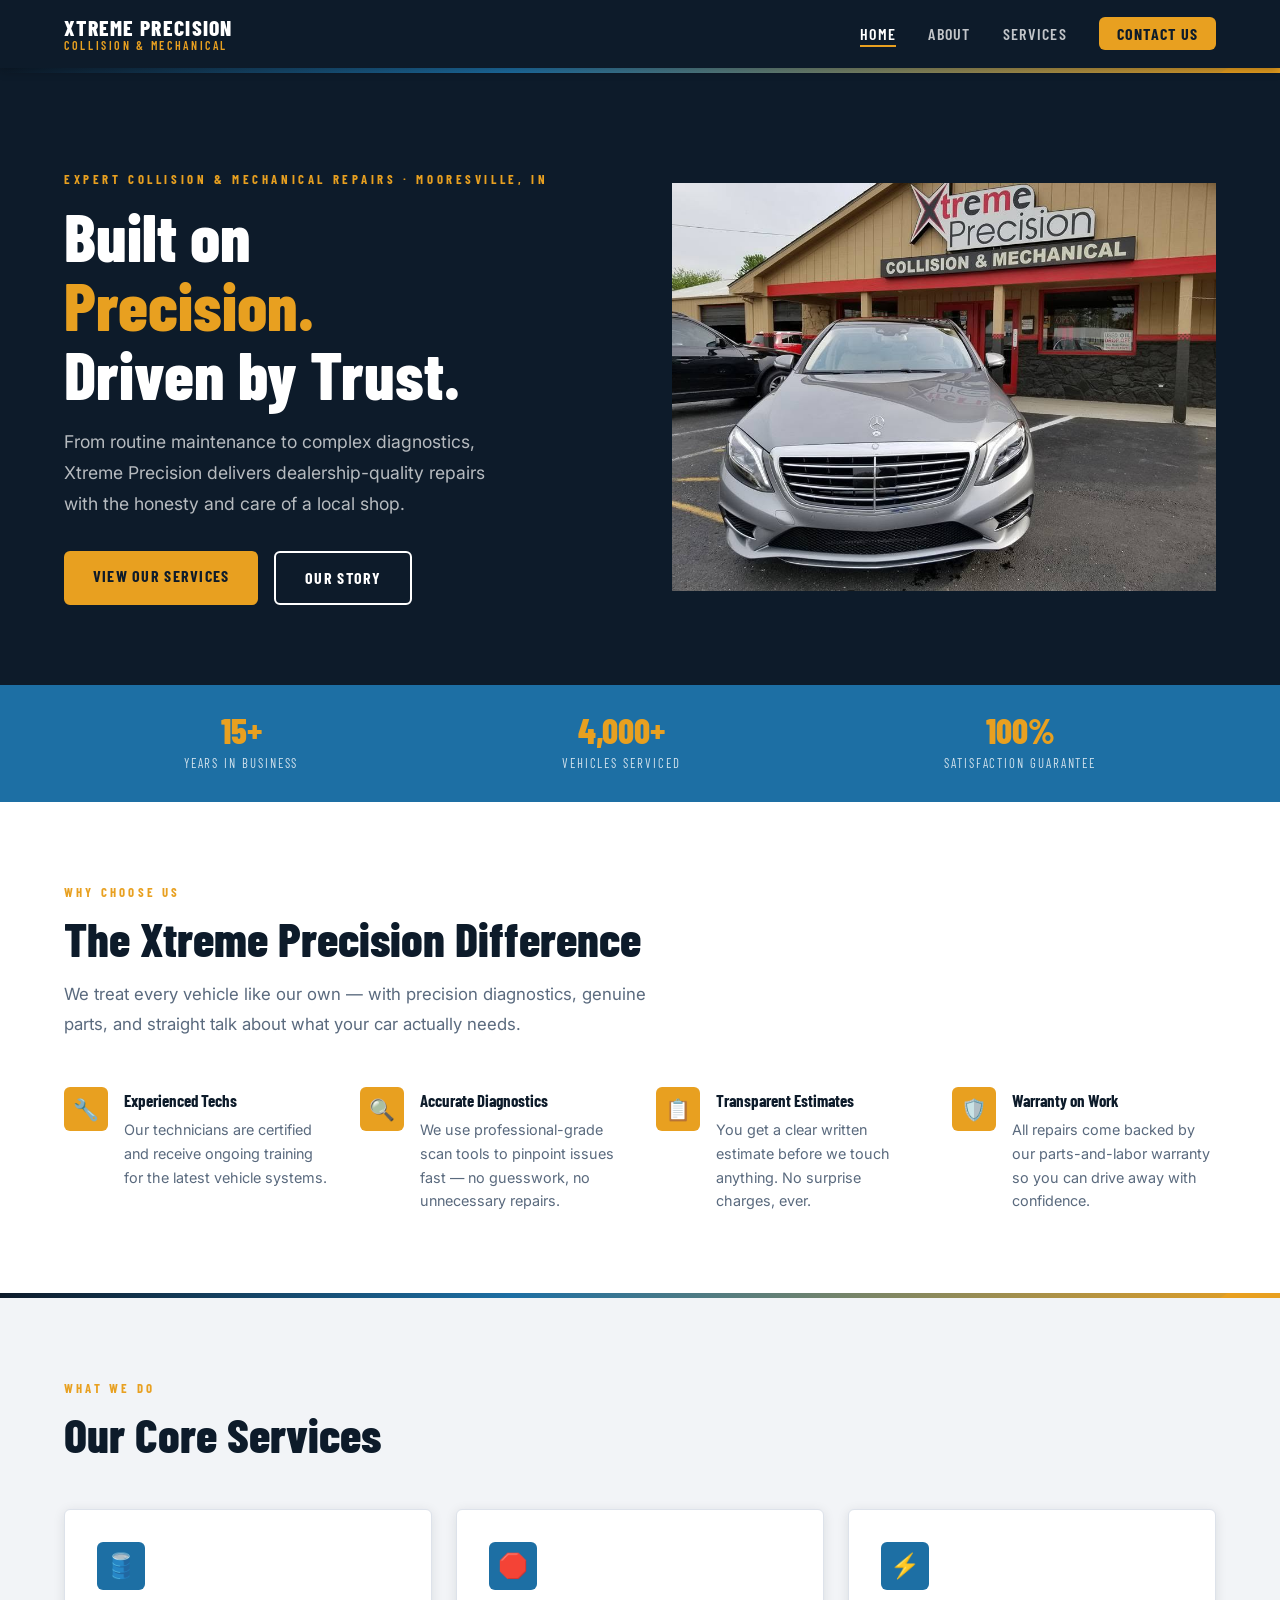
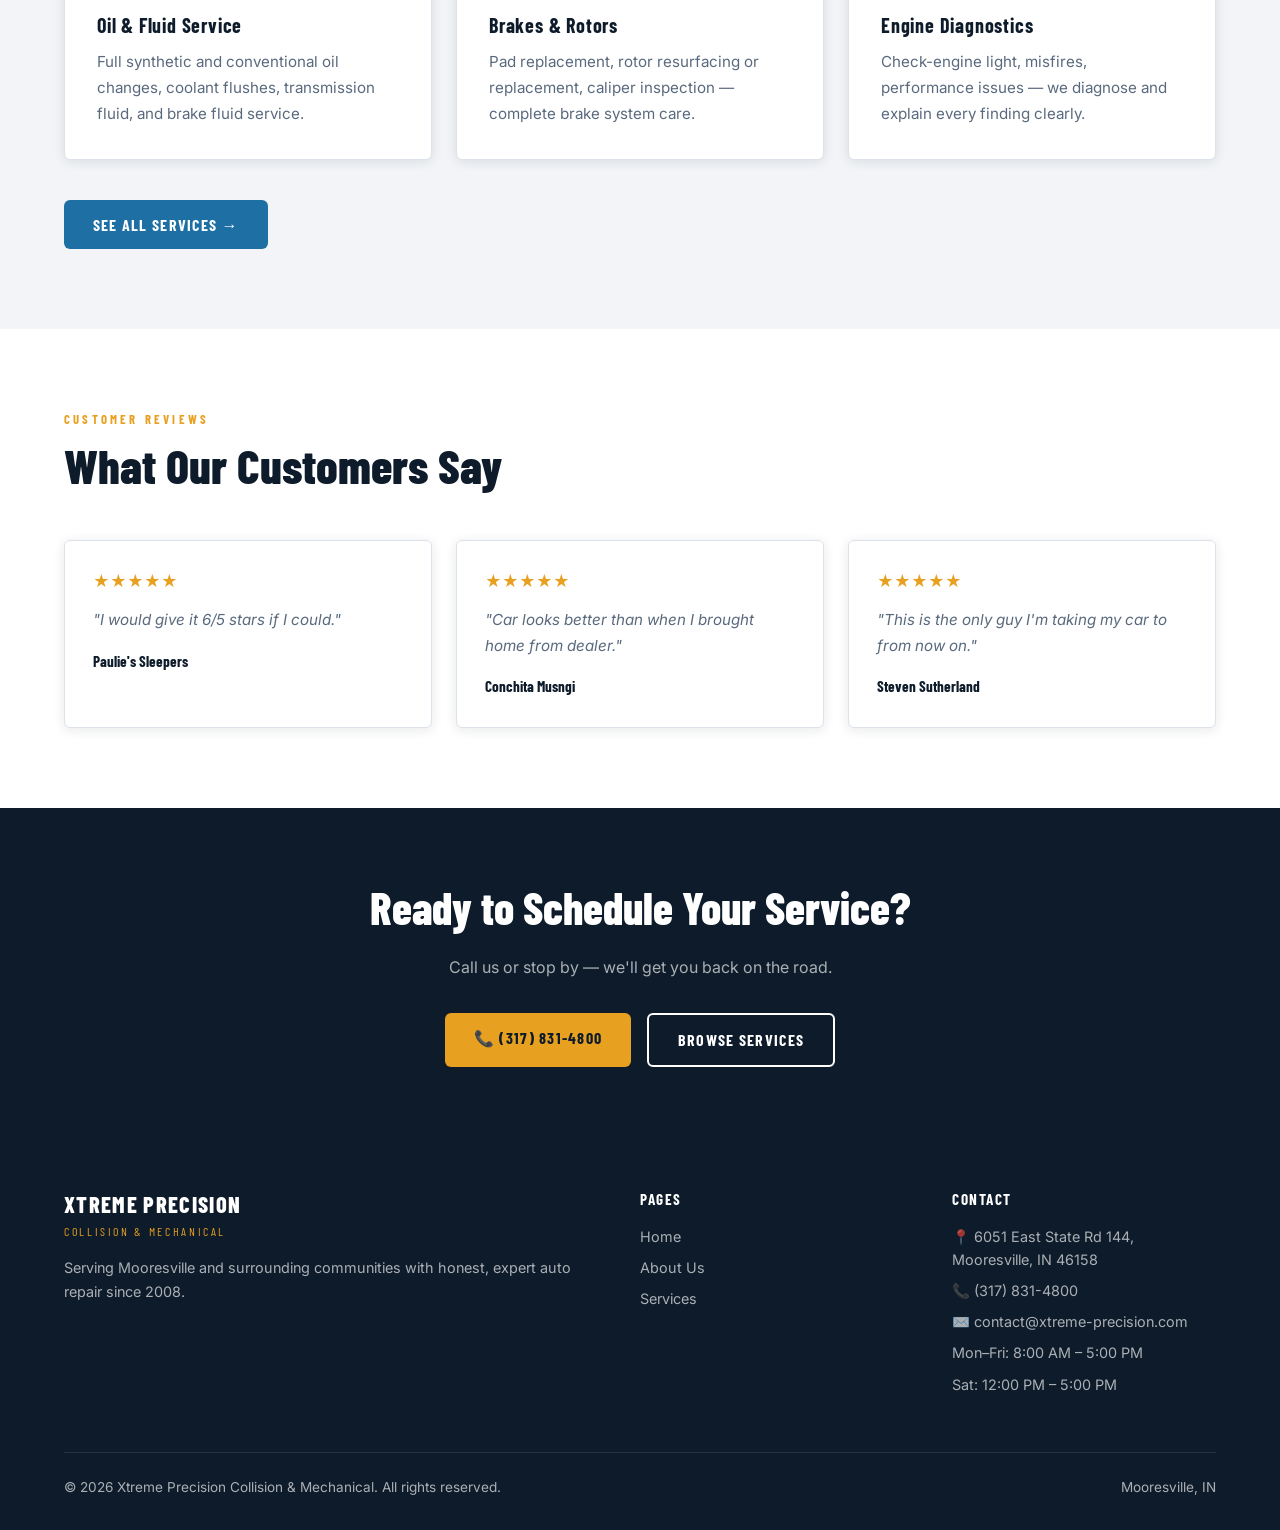
==== index.html @ 98ad3f5c "202607101413" ====
<!DOCTYPE html>
<html lang="en">
<head>
  <meta charset="UTF-8" />
  <meta name="viewport" content="width=device-width, initial-scale=1.0" />
  <title>Xtreme Precision Collision & Mechanical — Home</title>
  <link rel="stylesheet" href="style.css" />
  <style>
    /* ── Hero ── */
    .hero {
      background: var(--navy);
      padding: 96px 5% 80px;
      display: grid;
      grid-template-columns: 1fr 1fr;
      gap: 4rem;
      align-items: center;
      min-height: 520px;
    }
    .hero__label {
      font-family: var(--font-head);
      font-size: .8rem;
      font-weight: 700;
      letter-spacing: .28em;
      text-transform: uppercase;
      color: var(--amber);
      margin-bottom: .75rem;
    }
    .hero__title {
      font-family: var(--font-head);
      font-weight: 800;
      font-size: clamp(2.6rem, 5.5vw, 4.2rem);
      line-height: 1.02;
      color: var(--white);
      margin-bottom: 1.25rem;
    }
    .hero__title span { color: var(--amber); }
    .hero__body {
      font-size: 1.1rem;
      color: rgba(255,255,255,.7);
      line-height: 1.75;
      margin-bottom: 2rem;
      max-width: 440px;
    }
    .hero__actions { display: flex; gap: 1rem; flex-wrap: wrap; }

    /* ── Stats bar ── */
    .stats {
      background: var(--blue);
      display: flex;
      justify-content: space-around;
      flex-wrap: wrap;
      padding: 28px 5%;
      gap: 1.5rem;
    }
    .stat {
      text-align: center;
      color: var(--white);
    }
    .stat__num {
      font-family: var(--font-head);
      font-weight: 800;
      font-size: 2.2rem;
      line-height: 1;
      color: var(--amber);
    }
    .stat__label {
      font-family: var(--font-head);
      font-size: .8rem;
      letter-spacing: .15em;
      text-transform: uppercase;
      color: rgba(255,255,255,.8);
      margin-top: .3rem;
    }

    /* ── Why us ── */
    .why-grid {
      display: grid;
      grid-template-columns: repeat(auto-fit, minmax(220px, 1fr));
      gap: 2rem;
      margin-top: 3rem;
    }
    .why-item {
      display: flex;
      gap: 1rem;
      align-items: flex-start;
    }
    .why-item__icon {
      flex-shrink: 0;
      width: 44px; height: 44px;
      background: var(--amber);
      border-radius: var(--radius);
      display: flex; align-items: center; justify-content: center;
      font-size: 1.3rem;
    }
    .why-item__title {
      font-family: var(--font-head);
      font-weight: 700;
      font-size: 1.05rem;
      color: var(--navy);
      margin-bottom: .25rem;
    }
    .why-item__body { font-size: .9rem; color: var(--muted); line-height: 1.65; }

    /* ── Services preview ── */
    .services-preview { margin-top: 3rem; }

    /* ── CTA band ── */
    .cta-band {
      background: var(--navy);
      padding: 64px 5%;
      text-align: center;
    }
    .cta-band__title {
      font-family: var(--font-head);
      font-weight: 800;
      font-size: clamp(1.8rem, 3.5vw, 2.8rem);
      color: var(--white);
      margin-bottom: .75rem;
    }
    .cta-band__sub {
      color: rgba(255,255,255,.65);
      font-size: 1rem;
      margin-bottom: 2rem;
    }
    .cta-band__actions { display: flex; gap: 1rem; justify-content: center; flex-wrap: wrap; }

    /* ── Testimonials ── */
    .testimonial-grid {
      display: grid;
      grid-template-columns: repeat(auto-fit, minmax(280px, 1fr));
      gap: 1.5rem;
      margin-top: 3rem;
    }
    .testimonial {
      background: var(--white);
      border: 1px solid var(--border);
      border-radius: var(--radius);
      padding: 1.75rem;
      box-shadow: var(--shadow);
    }
    .testimonial__stars { color: var(--amber); font-size: 1rem; margin-bottom: .75rem; }
    .testimonial__text { font-size: .95rem; color: var(--muted); line-height: 1.7; margin-bottom: 1rem; font-style: italic; }
    .testimonial__name { font-family: var(--font-head); font-weight: 700; font-size: .95rem; color: var(--navy); }

    @media (max-width: 768px) {
      .hero { grid-template-columns: 1fr; gap: 2rem; min-height: auto; }
      .hero__visual { display: none; }
    }
  </style>
</head>
<body>

  <!-- Navigation -->
  <nav class="nav">
    <a href="index.html" class="nav__logo">
      <span class="nav__logo-top">Xtreme Precision</span>
      <span class="nav__logo-sub">Collision & Mechanical</span>
    </a>
    <ul class="nav__links">
      <li><a href="index.html" class="active">Home</a></li>
      <li><a href="about.html" class="hide-sm">About</a></li>
      <li><a href="services.html">Services</a></li>
      <li><a href="tel:+13175550192" class="nav__cta">Contact Us</a></li>
    </ul>
  </nav>

  <!-- Precision stripe -->
  <div class="stripe"></div>

  <!-- Hero -->
  <section class="hero">
    <div class="hero__content">
      <p class="hero__label">Expert Collision & Mechanical Repairs · Mooresville, IN</p>
      <h1 class="hero__title">Built on<br><span>Precision.</span><br>Driven by Trust.</h1>
      <p class="hero__body">
        From routine maintenance to complex diagnostics, Xtreme Precision delivers
        dealership-quality repairs with the honesty and care of a local shop.
      </p>
      <div class="hero__actions">
        <a href="services.html" class="btn btn--amber">View Our Services</a>
        <a href="about.html" class="btn btn--outline">Our Story</a>
      </div>
    </div>
    <div class="hero__visual" aria-hidden="true">
      <img src="img/pic_mercedes.jpg" alt="mercedes"/>
      
      <!-- Decorative SVG gear / wrench graphic -->
      <!-- svg viewBox="0 0 320 320" fill="none" xmlns="http://www.w3.org/2000/svg" style="max-width:320px;opacity:.18;">
        <circle cx="160" cy="160" r="140" stroke="#1D6FA4" stroke-width="2"/>
        <circle cx="160" cy="160" r="100" stroke="#E8A020" stroke-width="1.5" stroke-dasharray="8 6"/>
        <circle cx="160" cy="160" r="40" fill="#1D6FA4" opacity=".6"/>
        <path d="M160 60 L170 100 L160 110 L150 100Z" fill="#E8A020"/>
        <path d="M160 260 L170 220 L160 210 L150 220Z" fill="#E8A020"/>
        <path d="M60 160 L100 170 L110 160 L100 150Z" fill="#E8A020"/>
        <path d="M260 160 L220 170 L210 160 L220 150Z" fill="#E8A020"/>
        <path d="M90 90 L118 120 L112 130 L100 122Z" fill="#1D6FA4"/>
        <path d="M230 230 L202 200 L208 190 L220 198Z" fill="#1D6FA4"/>
        <path d="M90 230 L118 200 L130 206 L122 218Z" fill="#1D6FA4"/>
        <path d="M230 90 L202 120 L190 114 L198 102Z" fill="#1D6FA4"/>
      <svg-->
    </div>
  </section>

  <!-- Stats bar -->
  <div class="stats">
    <div class="stat">
      <div class="stat__num">15+</div>
      <div class="stat__label">Years in Business</div>
    </div>
    <div class="stat">
      <div class="stat__num">4,000+</div>
      <div class="stat__label">Vehicles Serviced</div>
    </div>
    <div class="stat">
      <div class="stat__num">100%</div>
      <div class="stat__label">Satisfaction Guarantee</div>
    </div>
  </div>

  <!-- Why Us -->
  <section class="section">
    <p class="section__label">Why Choose Us</p>
    <h2 class="section__title">The Xtreme Precision Difference</h2>
    <p class="section__body">We treat every vehicle like our own — with precision diagnostics, genuine parts, and straight talk about what your car actually needs.</p>
    <div class="why-grid">
      <div class="why-item">
        <div class="why-item__icon">🔧</div>
        <div>
          <div class="why-item__title">Experienced Techs</div>
          <p class="why-item__body">Our technicians are certified and receive ongoing training for the latest vehicle systems.</p>
        </div>
      </div>
      <div class="why-item">
        <div class="why-item__icon">🔍</div>
        <div>
          <div class="why-item__title">Accurate Diagnostics</div>
          <p class="why-item__body">We use professional-grade scan tools to pinpoint issues fast — no guesswork, no unnecessary repairs.</p>
        </div>
      </div>
      <div class="why-item">
        <div class="why-item__icon">📋</div>
        <div>
          <div class="why-item__title">Transparent Estimates</div>
          <p class="why-item__body">You get a clear written estimate before we touch anything. No surprise charges, ever.</p>
        </div>
      </div>
      <div class="why-item">
        <div class="why-item__icon">🛡️</div>
        <div>
          <div class="why-item__title">Warranty on Work</div>
          <p class="why-item__body">All repairs come backed by our parts-and-labor warranty so you can drive away with confidence.</p>
        </div>
      </div>
    </div>
  </section>

  <div class="stripe"></div>

  <!-- Services Preview -->
  <section class="section section--silver">
    <p class="section__label">What We Do</p>
    <h2 class="section__title">Our Core Services</h2>
    <div class="card-grid card-grid--3 services-preview">
      <div class="card">
        <div class="card__icon">🛢️</div>
        <div class="card__title">Oil & Fluid Service</div>
        <p class="card__body">Full synthetic and conventional oil changes, coolant flushes, transmission fluid, and brake fluid service.</p>
      </div>
      <div class="card">
        <div class="card__icon">🛑</div>
        <div class="card__title">Brakes & Rotors</div>
        <p class="card__body">Pad replacement, rotor resurfacing or replacement, caliper inspection — complete brake system care.</p>
      </div>
      <div class="card">
        <div class="card__icon">⚡</div>
        <div class="card__title">Engine Diagnostics</div>
        <p class="card__body">Check-engine light, misfires, performance issues — we diagnose and explain every finding clearly.</p>
      </div>
    </div>
    <div style="margin-top:2.5rem;">
      <a href="services.html" class="btn btn--blue">See All Services →</a>
    </div>
  </section>

  <!-- Testimonials -->
  <section class="section">
    <p class="section__label">Customer Reviews</p>
    <h2 class="section__title">What Our Customers Say</h2>
    <div class="testimonial-grid">
      <div class="testimonial">
        <div class="testimonial__stars">★★★★★</div>
        <p class="testimonial__text">"I would give it 6/5 stars if I could."</p>
        <div class="testimonial__name">Paulie's Sleepers</div>
      </div>
      <div class="testimonial">
        <div class="testimonial__stars">★★★★★</div>
        <p class="testimonial__text">"Car looks better than when I brought home from dealer."</p>
        <div class="testimonial__name">Conchita Musngi</div>
      </div>
      <div class="testimonial">
        <div class="testimonial__stars">★★★★★</div>
        <p class="testimonial__text">"This is the only guy I'm taking my car to from now on."</p>
        <div class="testimonial__name">Steven Sutherland</div>
      </div>
    </div>
  </section>

  <!-- CTA Band -->
  <div class="cta-band">
    <h2 class="cta-band__title">Ready to Schedule Your Service?</h2>
    <p class="cta-band__sub">Call us or stop by — we'll get you back on the road.</p>
    <div class="cta-band__actions">
      <a href="tel:+13175550192" class="btn btn--amber">📞 (317) 831-4800</a>
      <a href="services.html" class="btn btn--outline">Browse Services</a>
    </div>
  </div>

  <!-- Footer -->
  <footer class="footer">
    <div class="footer__grid">
      <div>
        <div class="footer__brand-name">Xtreme Precision</div>
        <div class="footer__brand-tag">Collision & Mechanical</div>
        <p class="footer__desc">Serving Mooresville and surrounding communities with honest, expert auto repair since 2008.</p>
      </div>
      <div>
        <div class="footer__col-title">Pages</div>
        <ul class="footer__col">
          <li><a href="index.html">Home</a></li>
          <li><a href="about.html">About Us</a></li>
          <li><a href="services.html">Services</a></li>
        </ul>
      </div>
      <div>
        <div class="footer__col-title">Contact</div>
        <ul class="footer__col">
          <li>📍 6051 East State Rd 144, Mooresville, IN 46158</li>
          <li>📞 (317) 831-4800</li>
          <li>✉️ contact@xtreme-precision.com</li>
          <li>Mon–Fri: 8:00 AM – 5:00 PM</li>
          <li>Sat: 12:00 PM – 5:00 PM</li>
        </ul>
      </div>
    </div>
    <div class="footer__bottom">
      <span>© 2026 Xtreme Precision Collision & Mechanical. All rights reserved.</span>
      <span>Mooresville, IN</span>
    </div>
  </footer>

</body>
</html>
---- style.css ----
/* =============================================
   XTREME PRECISION AUTO REPAIR — Global Styles
   ============================================= */

@import url('https://fonts.googleapis.com/css2?family=Barlow+Condensed:wght@400;600;700;800&family=Inter:wght@400;500;600&display=swap');

/* ── Tokens ── */
:root {
  --navy:    #0D1B2A;
  --navy-mid:#142233;
  --white:   #FFFFFF;
  --silver:  #F2F4F7;
  --blue:    #1D6FA4;
  --blue-dk: #165A87;
  --amber:   #E8A020;
  --amber-dk:#C4871A;
  --text:    #1A2535;
  --muted:   #5A6A7E;
  --border:  #DDE2EA;

  --font-head: 'Barlow Condensed', sans-serif;
  --font-body: 'Inter', sans-serif;

  --nav-h: 68px;
  --radius: 6px;
  --shadow: 0 2px 12px rgba(13,27,42,.10);
  --shadow-lg: 0 6px 28px rgba(13,27,42,.16);
}

/* ── Reset ── */
*, *::before, *::after { box-sizing: border-box; margin: 0; padding: 0; }
html { scroll-behavior: smooth; }
body {
  font-family: var(--font-body);
  color: var(--text);
  background: var(--white);
  line-height: 1.6;
  -webkit-font-smoothing: antialiased;
}
img { display: block; max-width: 100%; }
a { color: inherit; text-decoration: none; }
ul { list-style: none; }

/* ── Navigation ── */
.nav {
  position: sticky;
  top: 0;
  z-index: 100;
  height: var(--nav-h);
  background: var(--navy);
  display: flex;
  align-items: center;
  padding: 0 5%;
  gap: 2rem;
  box-shadow: 0 2px 10px rgba(0,0,0,.3);
}

.nav__logo {
  display: flex;
  flex-direction: column;
  line-height: 1;
  flex-shrink: 0;
}
.nav__logo-top {
  font-family: var(--font-head);
  font-weight: 800;
  font-size: 1.35rem;
  letter-spacing: .06em;
  color: var(--white);
  text-transform: uppercase;
}
.nav__logo-sub {
  font-family: var(--font-head);
  font-weight: 600;
  font-size: .75rem;
  letter-spacing: .22em;
  color: var(--amber);
  text-transform: uppercase;
}

.nav__links {
  display: flex;
  gap: 2rem;
  margin-left: auto;
  align-items: center;
}
.nav__links a {
  font-family: var(--font-head);
  font-weight: 600;
  font-size: 1rem;
  letter-spacing: .08em;
  text-transform: uppercase;
  color: rgba(255,255,255,.75);
  transition: color .2s;
}
.nav__links a:hover,
.nav__links a.active { color: var(--white); }
.nav__links a.active {
  border-bottom: 2px solid var(--amber);
  padding-bottom: 2px;
}

.nav__cta {
  background: var(--amber);
  color: var(--navy) !important;
  font-weight: 700 !important;
  padding: .45rem 1.1rem;
  border-radius: var(--radius);
  transition: background .2s !important;
}
.nav__cta:hover { background: var(--amber-dk) !important; }

/* ── Precision stripe ── */
.stripe {
  height: 5px;
  background: linear-gradient(90deg, var(--navy) 0%, var(--blue) 40%, var(--amber) 100%);
  position: relative;
}
.stripe::after {
  content: '';
  position: absolute;
  right: 0; top: 0;
  width: 60px; height: 5px;
  background: var(--amber);
  clip-path: polygon(8px 0%, 100% 0%, 92px 100%, 0% 100%);
}

/* ── Section helpers ── */
.section {
  padding: 80px 5%;
}
.section--silver { background: var(--silver); }
.section--navy {
  background: var(--navy);
  color: var(--white);
}

.section__label {
  font-family: var(--font-head);
  font-weight: 700;
  font-size: .8rem;
  letter-spacing: .25em;
  text-transform: uppercase;
  color: var(--amber);
  margin-bottom: .6rem;
}
.section__title {
  font-family: var(--font-head);
  font-weight: 800;
  font-size: clamp(2rem, 4vw, 3rem);
  line-height: 1.1;
  color: var(--navy);
  margin-bottom: 1rem;
}
.section--navy .section__title { color: var(--white); }
.section__body {
  font-size: 1.05rem;
  color: var(--muted);
  max-width: 600px;
  line-height: 1.75;
}
.section--navy .section__body { color: rgba(255,255,255,.7); }

/* ── Buttons ── */
.btn {
  display: inline-block;
  font-family: var(--font-head);
  font-weight: 700;
  font-size: 1rem;
  letter-spacing: .08em;
  text-transform: uppercase;
  padding: .75rem 1.8rem;
  border-radius: var(--radius);
  transition: background .2s, transform .15s;
  cursor: pointer;
  border: none;
}
.btn:hover { transform: translateY(-1px); }
.btn--amber { background: var(--amber); color: var(--navy); }
.btn--amber:hover { background: var(--amber-dk); }
.btn--outline {
  background: transparent;
  border: 2px solid var(--white);
  color: var(--white);
}
.btn--outline:hover { background: rgba(255,255,255,.1); }
.btn--blue { background: var(--blue); color: var(--white); }
.btn--blue:hover { background: var(--blue-dk); }

/* ── Card grid ── */
.card-grid {
  display: grid;
  gap: 1.5rem;
}
.card-grid--3 { grid-template-columns: repeat(auto-fit, minmax(280px, 1fr)); }
.card-grid--2 { grid-template-columns: repeat(auto-fit, minmax(340px, 1fr)); }

.card {
  background: var(--white);
  border: 1px solid var(--border);
  border-radius: var(--radius);
  padding: 2rem;
  box-shadow: var(--shadow);
  transition: box-shadow .2s, transform .2s;
}
.card:hover {
  box-shadow: var(--shadow-lg);
  transform: translateY(-3px);
}
.card__icon {
  width: 48px; height: 48px;
  background: var(--blue);
  border-radius: var(--radius);
  display: flex; align-items: center; justify-content: center;
  margin-bottom: 1.2rem;
  font-size: 1.5rem;
}
.card__title {
  font-family: var(--font-head);
  font-weight: 700;
  font-size: 1.25rem;
  letter-spacing: .04em;
  color: var(--navy);
  margin-bottom: .5rem;
}
.card__body {
  font-size: .95rem;
  color: var(--muted);
  line-height: 1.7;
}

/* ── Footer ── */
.footer {
  background: var(--navy);
  color: rgba(255,255,255,.65);
  padding: 56px 5% 32px;
}
.footer__grid {
  display: grid;
  grid-template-columns: 2fr 1fr 1fr;
  gap: 3rem;
  margin-bottom: 3rem;
}
.footer__brand-name {
  font-family: var(--font-head);
  font-weight: 800;
  font-size: 1.4rem;
  color: var(--white);
  letter-spacing: .06em;
  text-transform: uppercase;
}
.footer__brand-tag {
  font-family: var(--font-head);
  font-size: .75rem;
  letter-spacing: .22em;
  color: var(--amber);
  text-transform: uppercase;
  margin-bottom: .9rem;
}
.footer__desc { font-size: .9rem; line-height: 1.7; }
.footer__col-title {
  font-family: var(--font-head);
  font-weight: 700;
  font-size: .95rem;
  letter-spacing: .1em;
  text-transform: uppercase;
  color: var(--white);
  margin-bottom: .9rem;
}
.footer__col li { margin-bottom: .5rem; font-size: .9rem; }
.footer__col a:hover { color: var(--amber); }
.footer__bottom {
  border-top: 1px solid rgba(255,255,255,.1);
  padding-top: 1.5rem;
  font-size: .85rem;
  display: flex;
  justify-content: space-between;
  flex-wrap: wrap;
  gap: .5rem;
}

/* ── Responsive ── */
@media (max-width: 768px) {
  .nav__links { gap: 1rem; }
  .nav__links a { font-size: .85rem; }
  .section { padding: 56px 6%; }
  .footer__grid { grid-template-columns: 1fr; gap: 2rem; }
  .footer__bottom { flex-direction: column; text-align: center; }
}
@media (max-width: 540px) {
  .nav__links .hide-sm { display: none; }
}
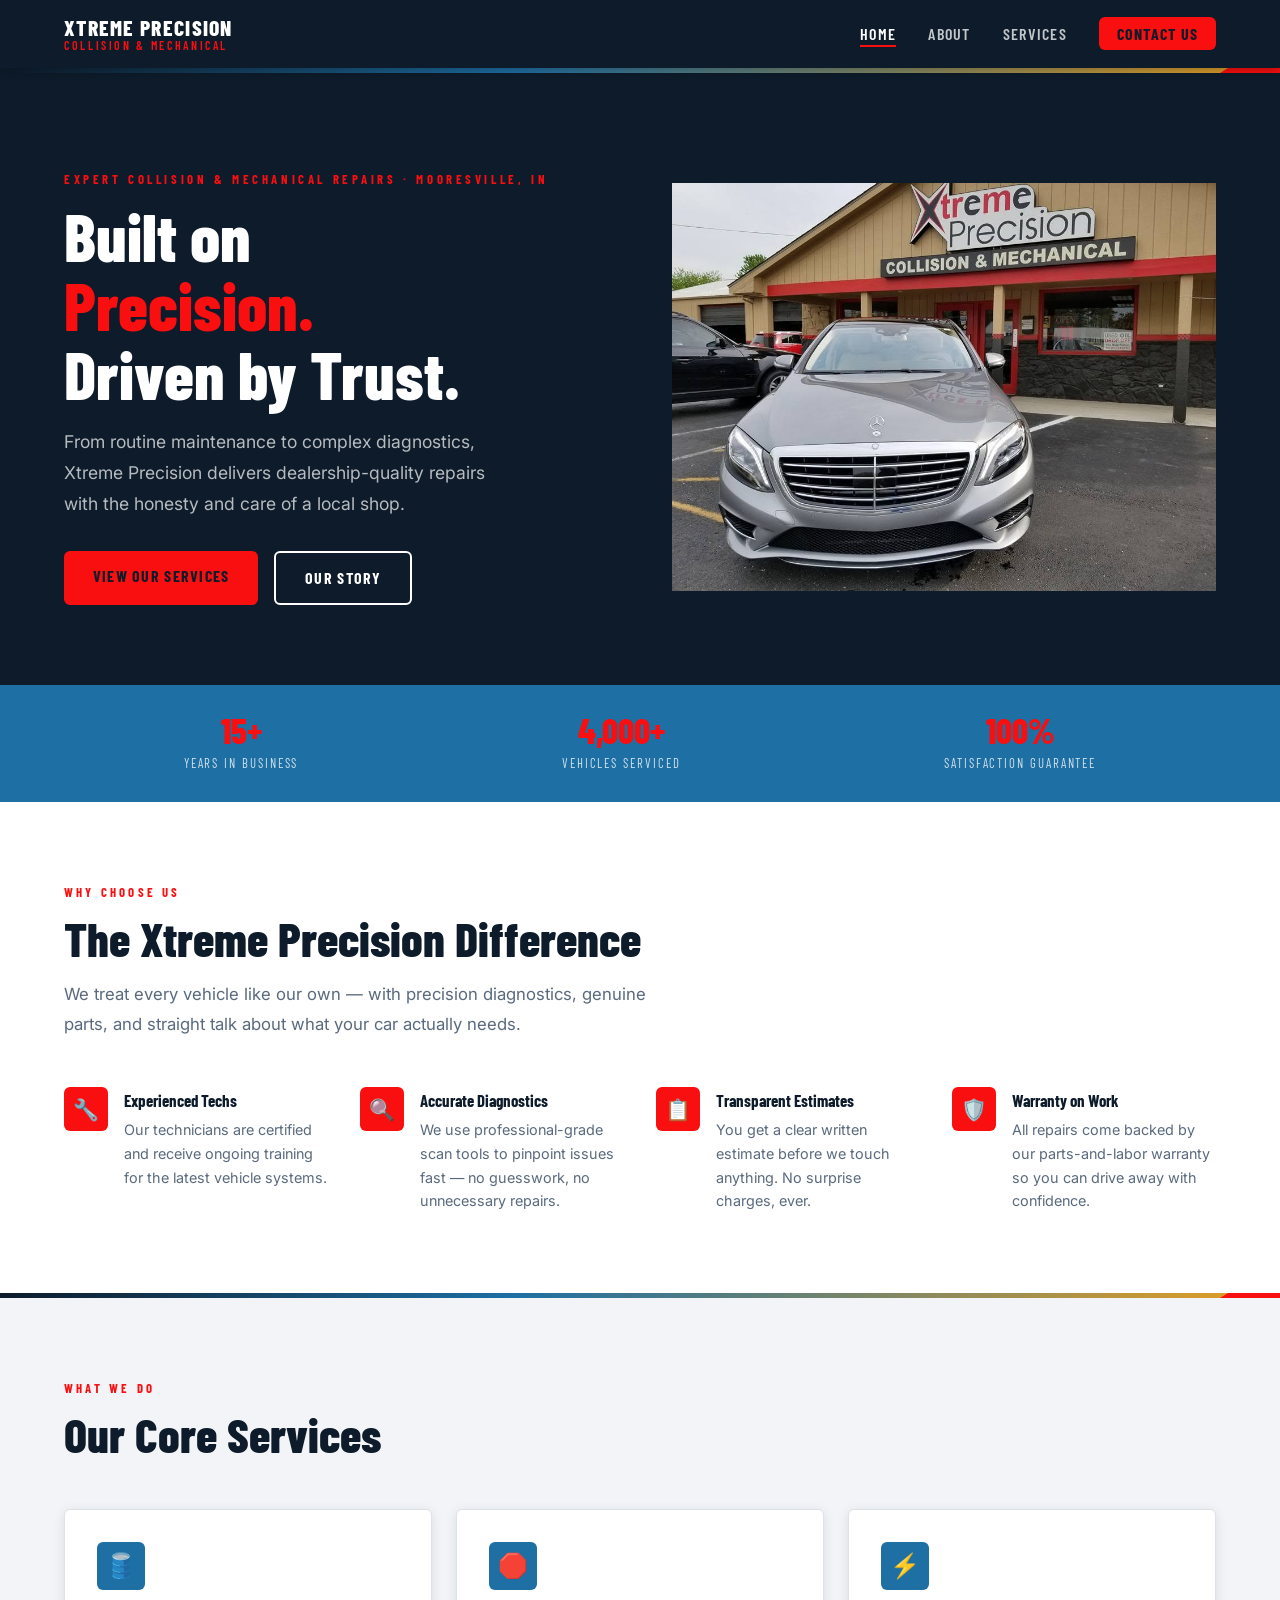
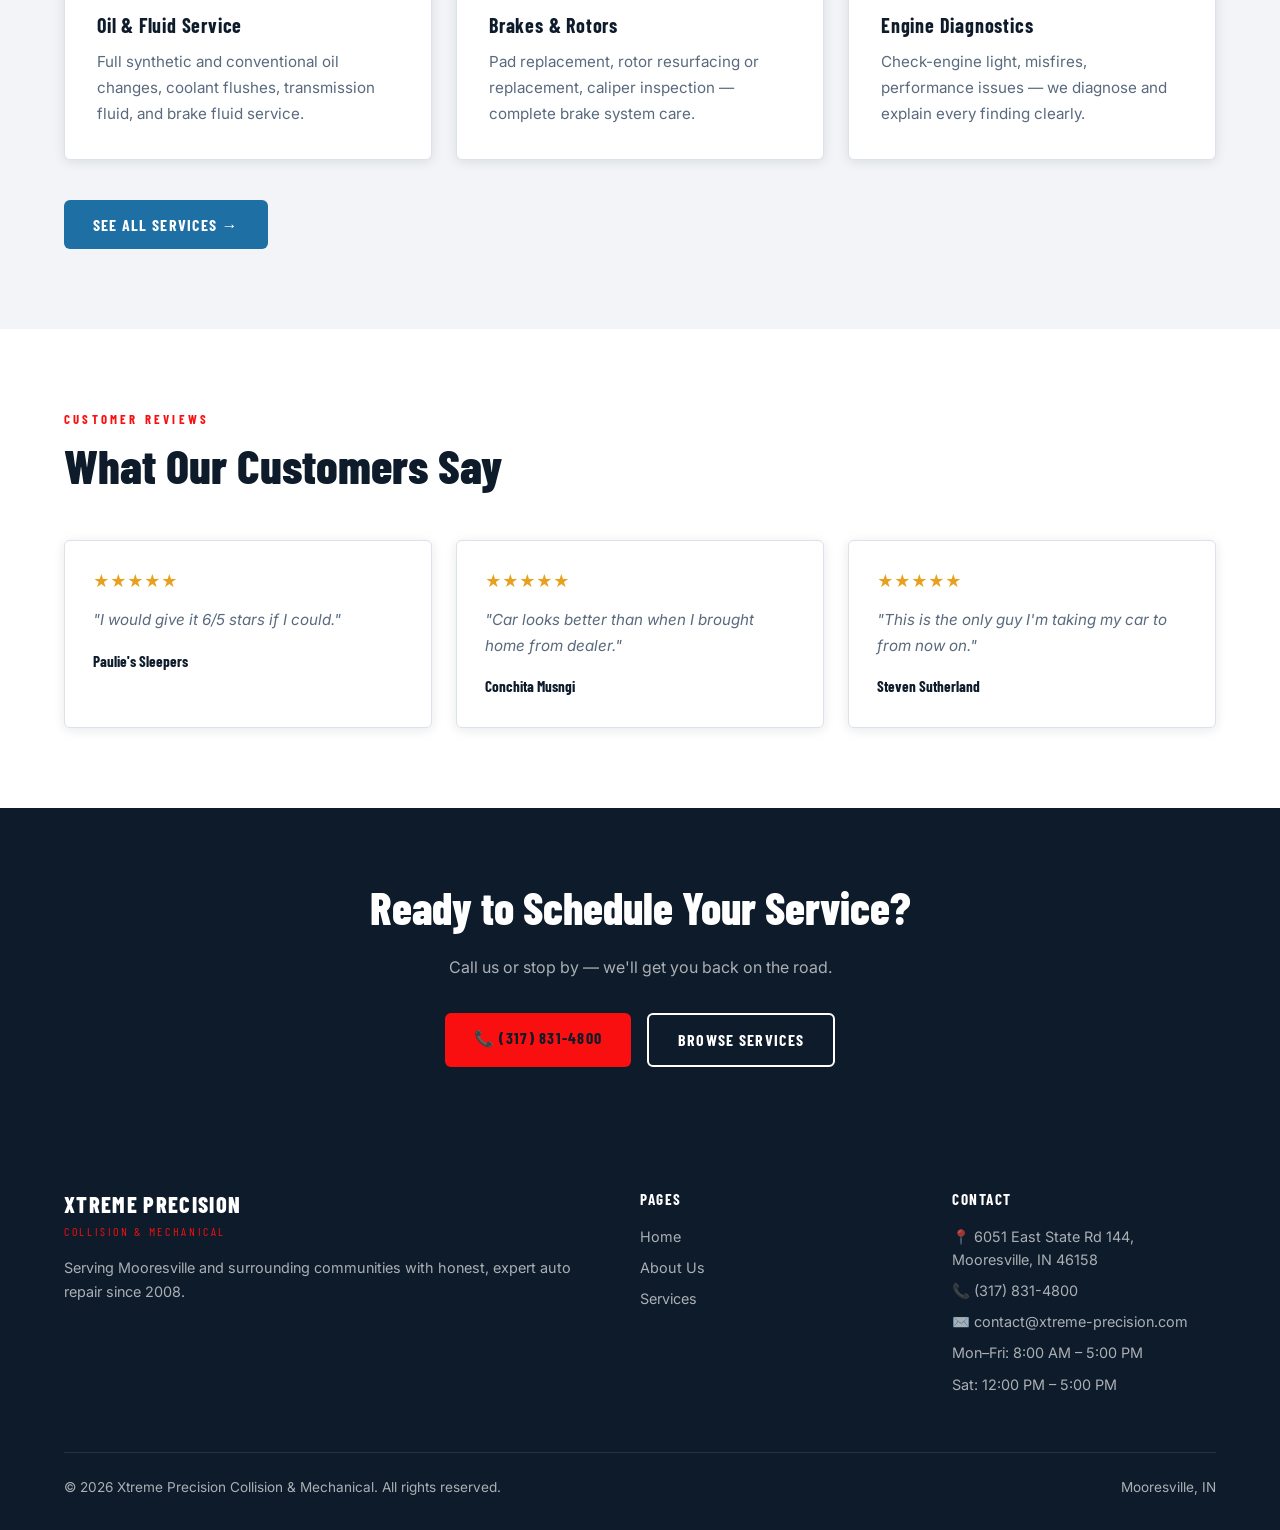
==== commit b6f6e6e1: "202608061401" ====
--- a/index.html
+++ b/index.html
@@ -22,7 +22,7 @@
       font-weight: 700;
       letter-spacing: .28em;
       text-transform: uppercase;
-      color: var(--amber);
+      color: var(--red-bt);
       margin-bottom: .75rem;
     }
     .hero__title {
@@ -33,7 +33,7 @@
       color: var(--white);
       margin-bottom: 1.25rem;
     }
-    .hero__title span { color: var(--amber); }
+    .hero__title span { color: var(--red-bt); }
     .hero__body {
       font-size: 1.1rem;
       color: rgba(255,255,255,.7);
@@ -61,7 +61,7 @@
       font-weight: 800;
       font-size: 2.2rem;
       line-height: 1;
-      color: var(--amber);
+      color: var(--red-bt);
     }
     .stat__label {
       font-family: var(--font-head);
@@ -87,7 +87,7 @@
     .why-item__icon {
       flex-shrink: 0;
       width: 44px; height: 44px;
-      background: var(--amber);
+      background: var(--red-bt);
       border-radius: var(--radius);
       display: flex; align-items: center; justify-content: center;
       font-size: 1.3rem;
--- a/style.css
+++ b/style.css
@@ -8,6 +8,8 @@
 :root {
   --navy:    #0D1B2A;
   --navy-mid:#142233;
+  --red-bt:  #F90F0F;
+  --red-dk:  #D00000;
   --white:   #FFFFFF;
   --silver:  #F2F4F7;
   --blue:    #1D6FA4;
@@ -74,7 +76,7 @@
   font-weight: 600;
   font-size: .75rem;
   letter-spacing: .22em;
-  color: var(--amber);
+  color: var(--red-bt);
   text-transform: uppercase;
 }
 
@@ -96,19 +98,19 @@
 .nav__links a:hover,
 .nav__links a.active { color: var(--white); }
 .nav__links a.active {
-  border-bottom: 2px solid var(--amber);
+  border-bottom: 2px solid var(--red-bt);
   padding-bottom: 2px;
 }
 
 .nav__cta {
-  background: var(--amber);
+  background: var(--red-bt);
   color: var(--navy) !important;
   font-weight: 700 !important;
   padding: .45rem 1.1rem;
   border-radius: var(--radius);
   transition: background .2s !important;
 }
-.nav__cta:hover { background: var(--amber-dk) !important; }
+.nav__cta:hover { background: var(--red-dk) !important; }
 
 /* ── Precision stripe ── */
 .stripe {
@@ -121,7 +123,7 @@
   position: absolute;
   right: 0; top: 0;
   width: 60px; height: 5px;
-  background: var(--amber);
+  background: var(--red-bt);
   clip-path: polygon(8px 0%, 100% 0%, 92px 100%, 0% 100%);
 }
 
@@ -141,7 +143,7 @@
   font-size: .8rem;
   letter-spacing: .25em;
   text-transform: uppercase;
-  color: var(--amber);
+  color: var(--red-bt);
   margin-bottom: .6rem;
 }
 .section__title {
@@ -176,8 +178,8 @@
   border: none;
 }
 .btn:hover { transform: translateY(-1px); }
-.btn--amber { background: var(--amber); color: var(--navy); }
-.btn--amber:hover { background: var(--amber-dk); }
+.btn--amber { background: var(--red-bt); color: var(--navy); }
+.btn--amber:hover { background: var(--red-dk); }
 .btn--outline {
   background: transparent;
   border: 2px solid var(--white);
@@ -253,7 +255,7 @@
   font-family: var(--font-head);
   font-size: .75rem;
   letter-spacing: .22em;
-  color: var(--amber);
+  color: var(--red-bt);
   text-transform: uppercase;
   margin-bottom: .9rem;
 }
@@ -268,7 +270,7 @@
   margin-bottom: .9rem;
 }
 .footer__col li { margin-bottom: .5rem; font-size: .9rem; }
-.footer__col a:hover { color: var(--amber); }
+.footer__col a:hover { color: var(--red-bt); }
 .footer__bottom {
   border-top: 1px solid rgba(255,255,255,.1);
   padding-top: 1.5rem;
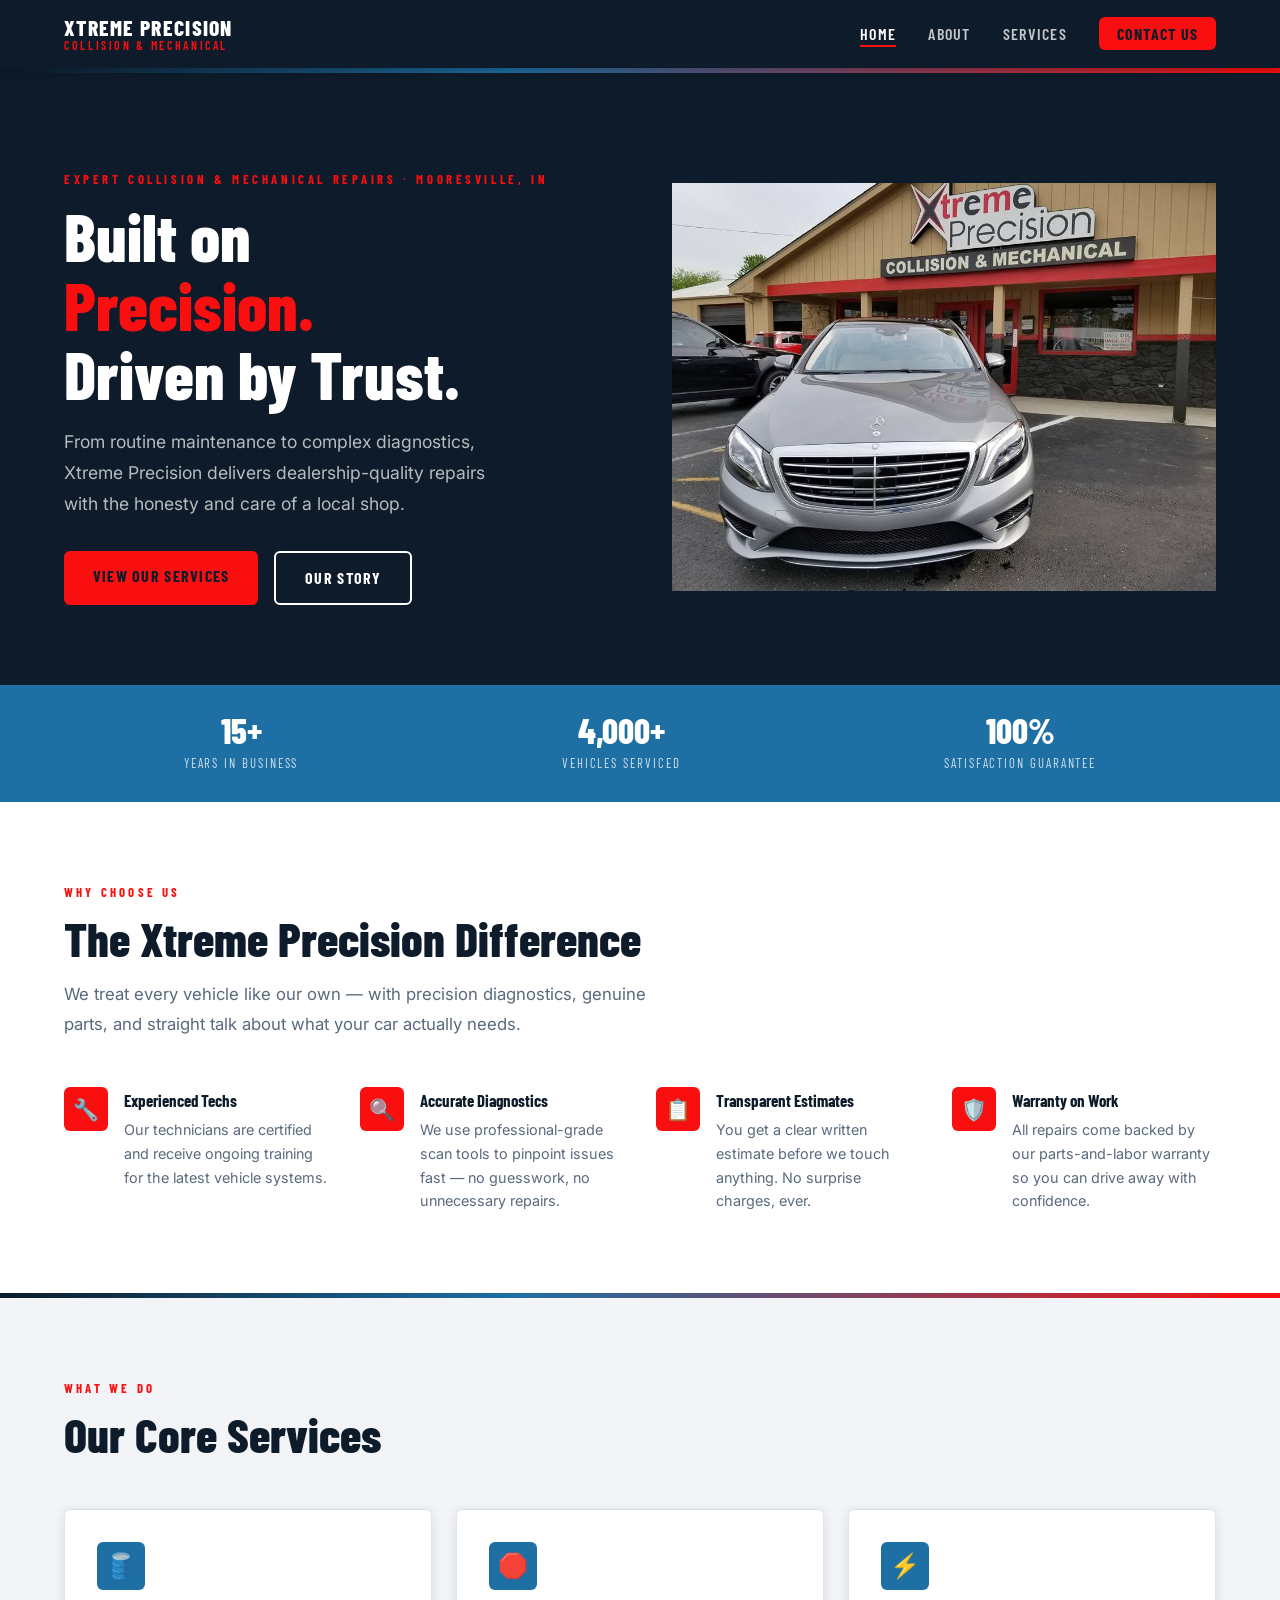
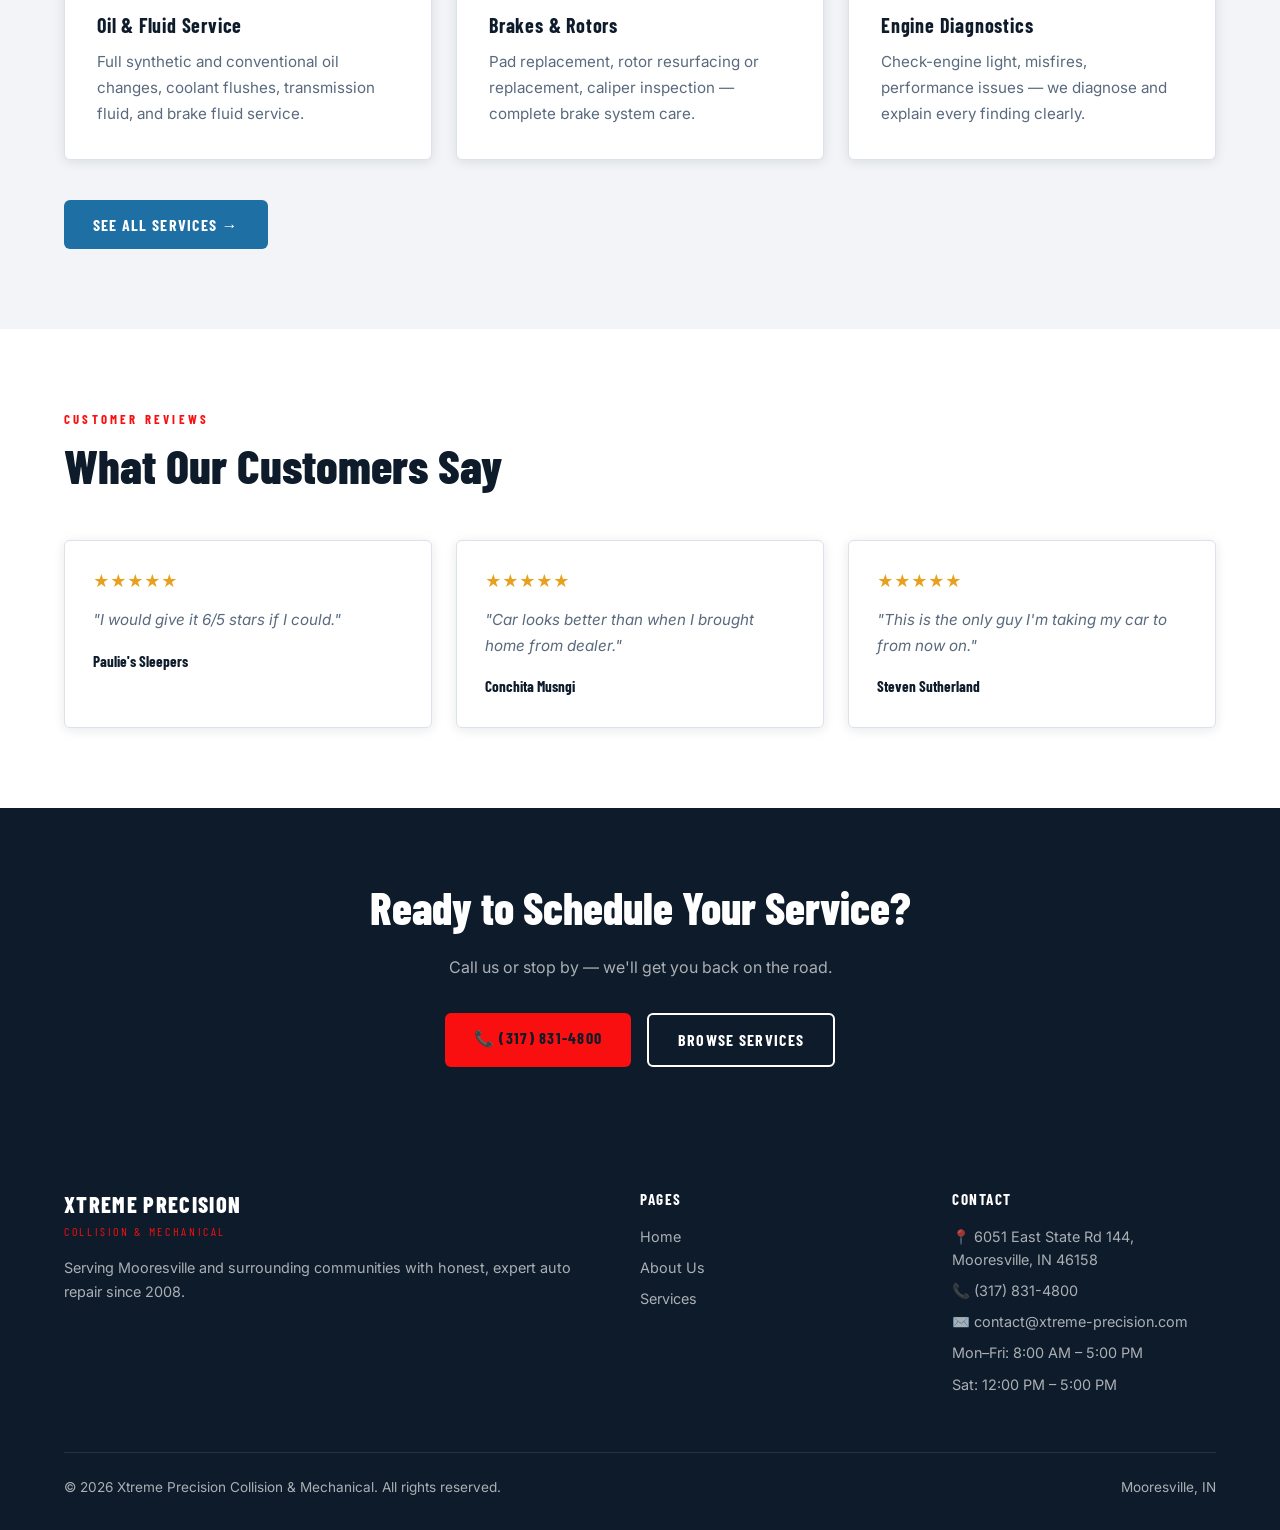
==== commit 29357580: "Update 202608201343" ====
--- a/index.html
+++ b/index.html
@@ -61,7 +61,7 @@
       font-weight: 800;
       font-size: 2.2rem;
       line-height: 1;
-      color: var(--red-bt);
+      color: var(--white);
     }
     .stat__label {
       font-family: var(--font-head);
--- a/style.css
+++ b/style.css
@@ -115,7 +115,7 @@
 /* ── Precision stripe ── */
 .stripe {
   height: 5px;
-  background: linear-gradient(90deg, var(--navy) 0%, var(--blue) 40%, var(--amber) 100%);
+  background: linear-gradient(90deg, var(--navy) 0%, var(--blue) 40%, var(--red-bt) 100%);
   position: relative;
 }
 .stripe::after {
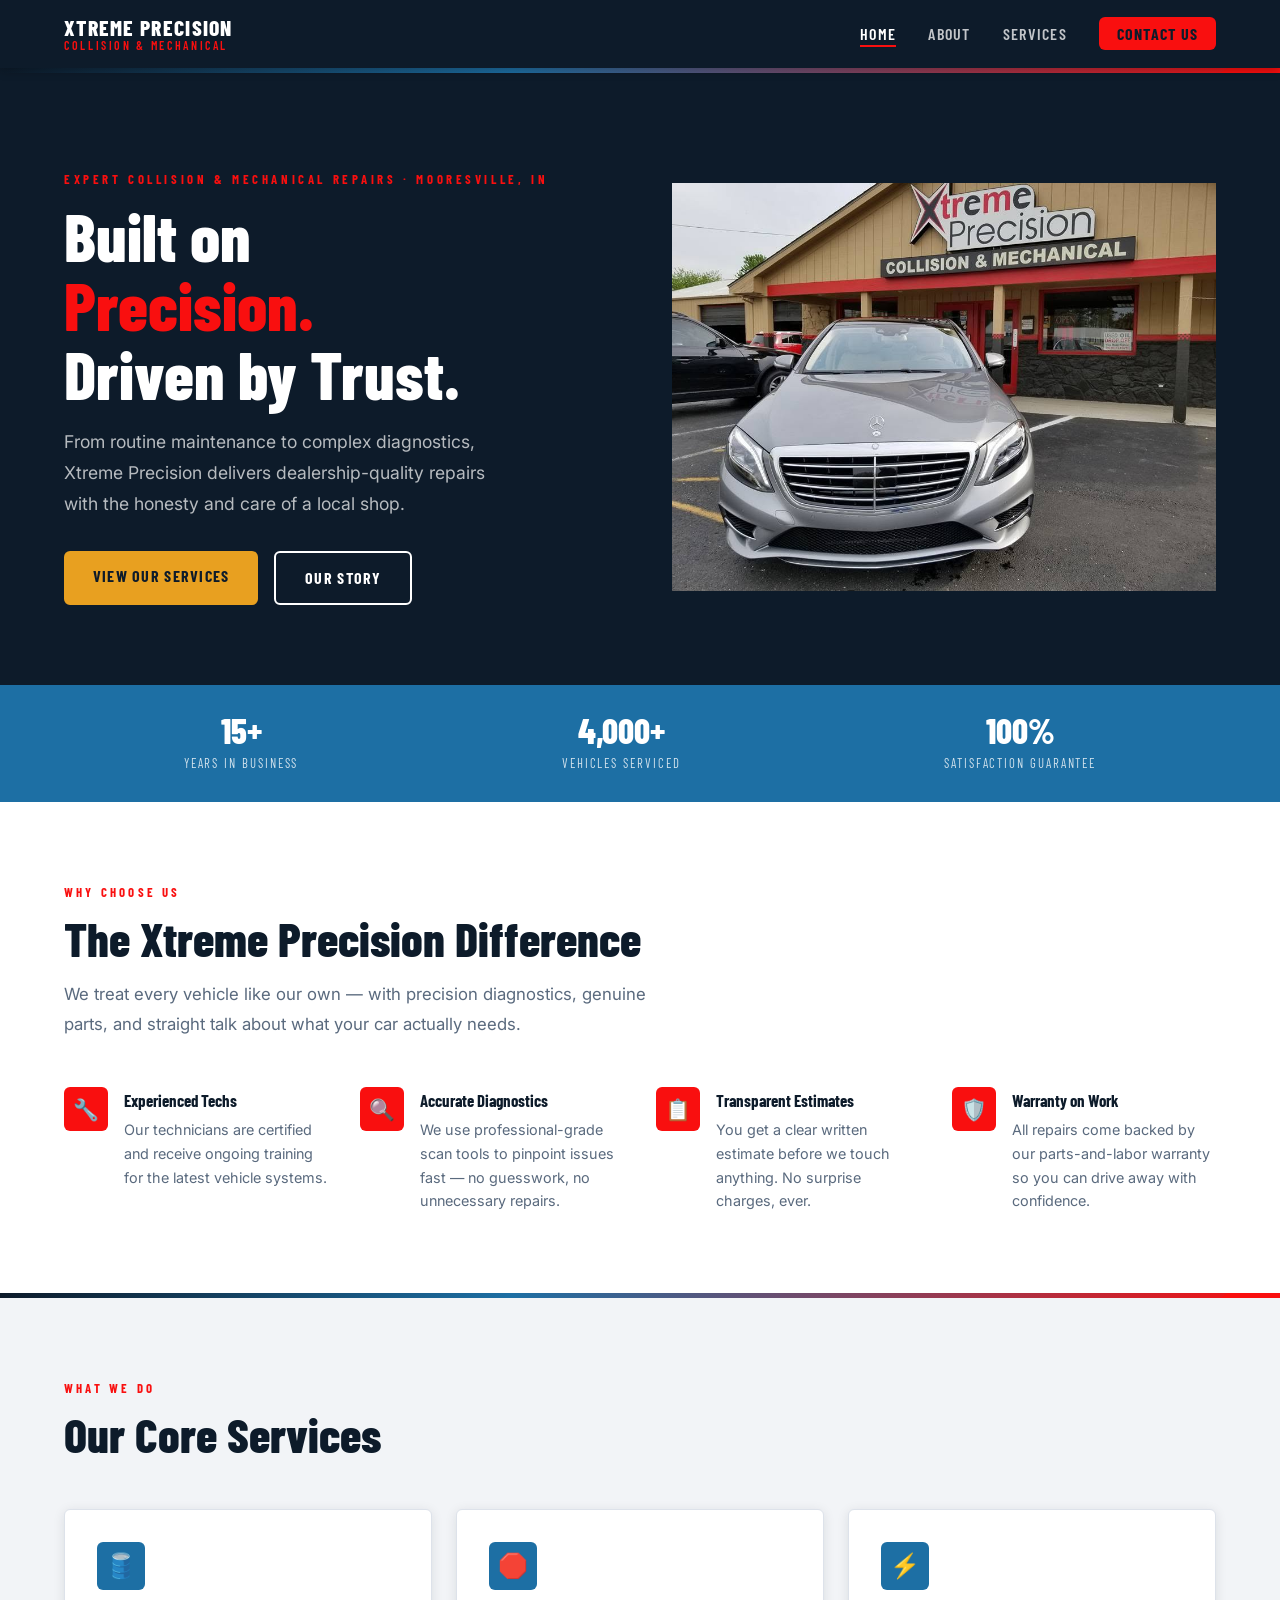
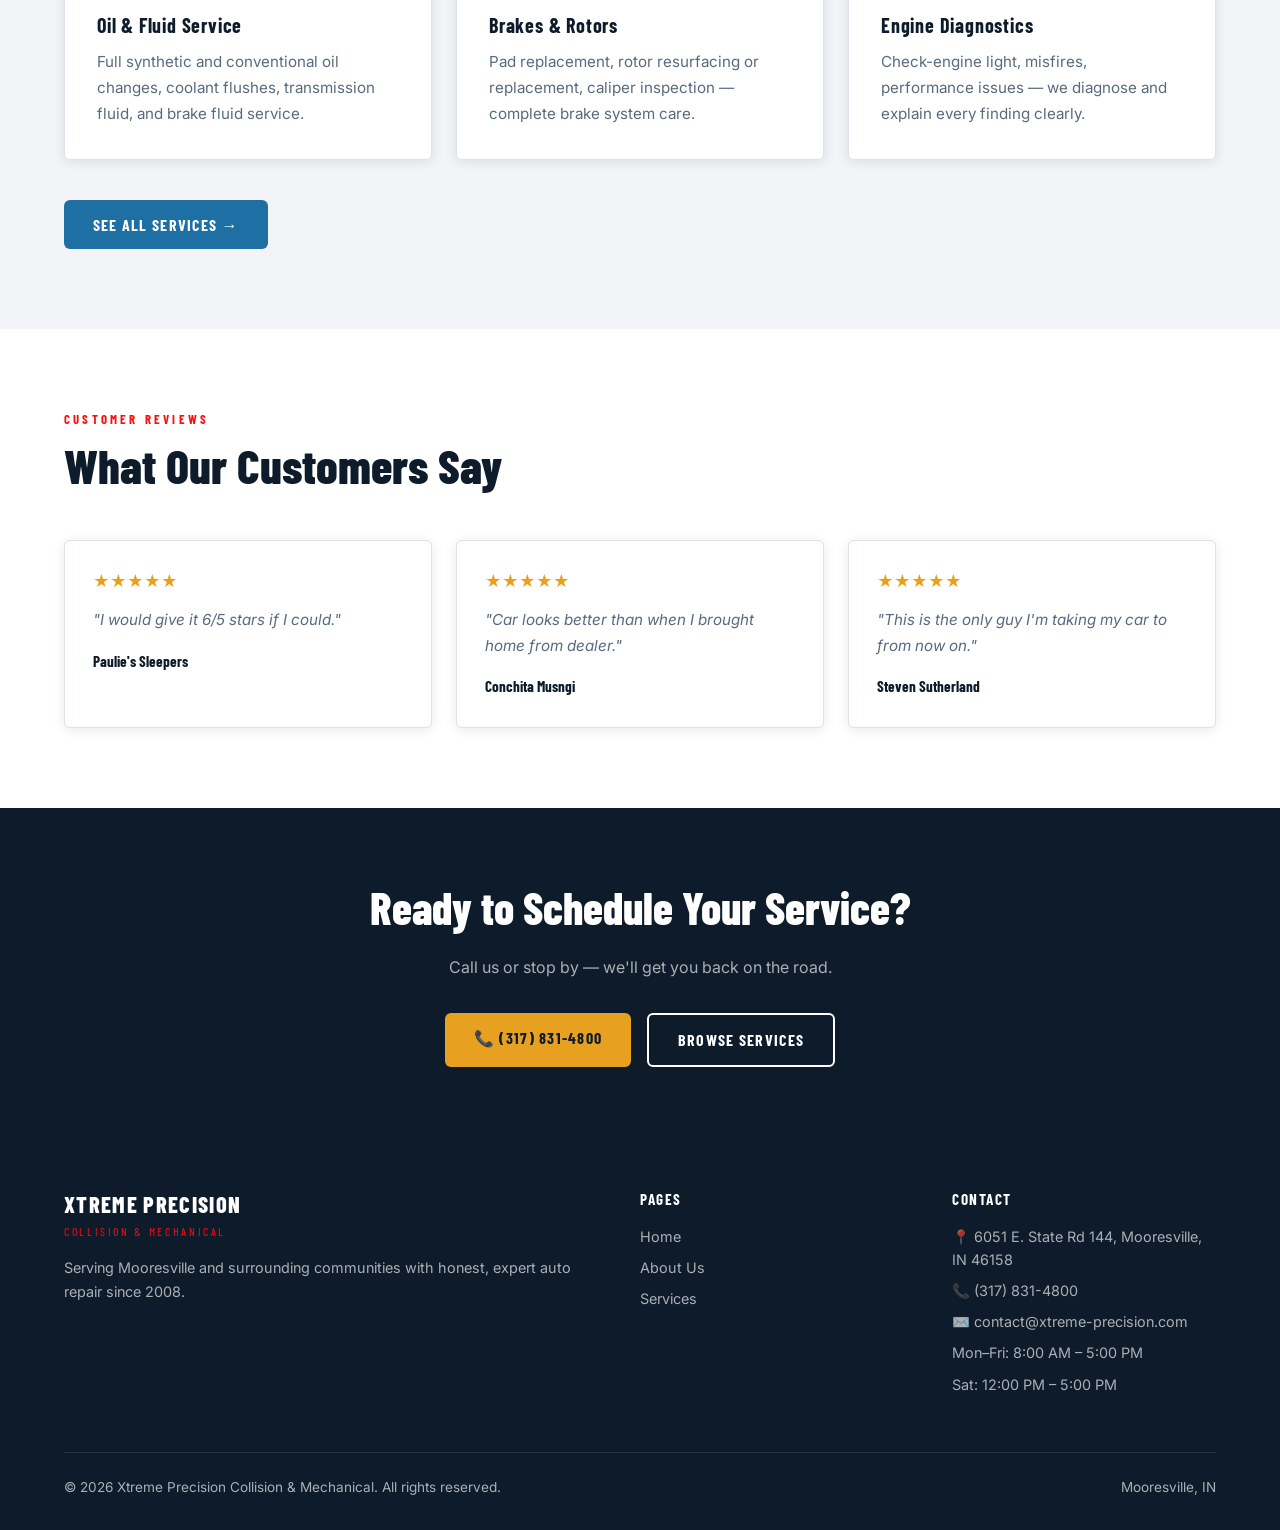
==== commit a7350e5f: "Update 202608271031" ====
--- a/index.html
+++ b/index.html
@@ -334,7 +334,7 @@
       <div>
         <div class="footer__col-title">Contact</div>
         <ul class="footer__col">
-          <li>📍 6051 East State Rd 144, Mooresville, IN 46158</li>
+          <li>📍 6051 E. State Rd 144, Mooresville, IN 46158</li>
           <li>📞 (317) 831-4800</li>
           <li>✉️ contact@xtreme-precision.com</li>
           <li>Mon–Fri: 8:00 AM – 5:00 PM</li>
--- a/style.css
+++ b/style.css
@@ -178,8 +178,8 @@
   border: none;
 }
 .btn:hover { transform: translateY(-1px); }
-.btn--amber { background: var(--red-bt); color: var(--navy); }
-.btn--amber:hover { background: var(--red-dk); }
+.btn--amber { background: var(--amber); color: var(--navy); }
+.btn--amber:hover { background: var(--amber); }
 .btn--outline {
   background: transparent;
   border: 2px solid var(--white);
